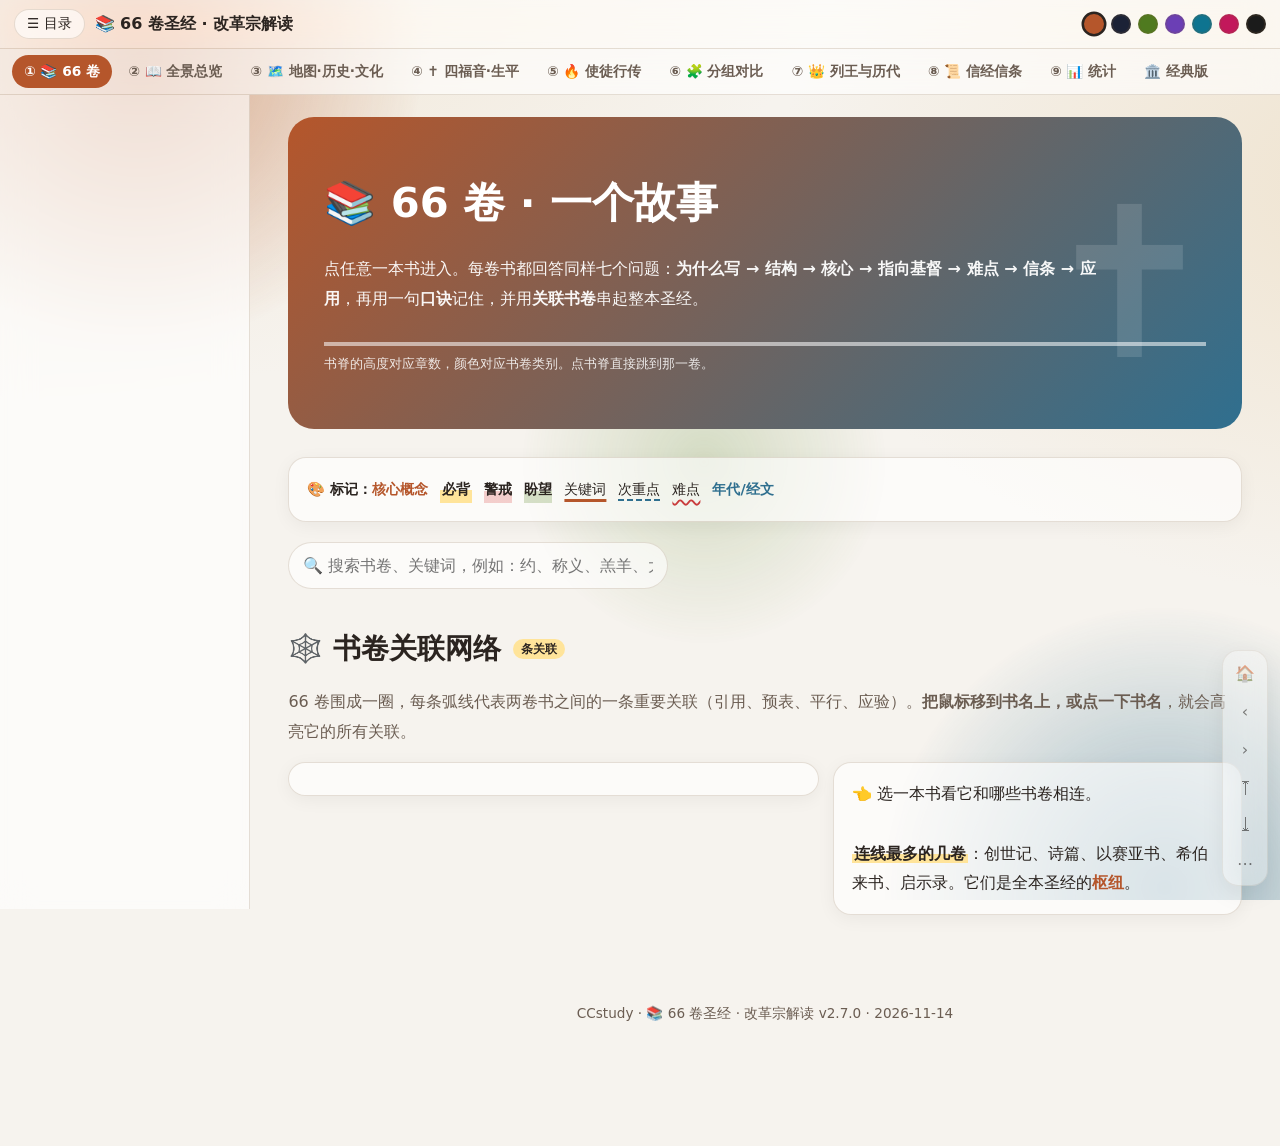
==== docs/index.html @ 22d5b2fc "feat: v2.7.0 — 地图·历史·文化页（七张主题概念图、会幕情景图、文化常识）；实时地图 9 种底图可选 Co-Authored-By: Claude Opus 5.5 <noreply@a" ====
<!doctype html>
<html lang="zh-CN" data-theme="dawn">
<head>
<meta charset="utf-8"><meta name="viewport" content="width=device-width,initial-scale=1">
<title>📚 66 卷圣经 · 改革宗解读 · CCstudy</title>
<link rel="stylesheet" href="assets/style.css">
</head>
<body>
<div class="sky" aria-hidden="true"><i></i><i></i><i></i></div>
<div id="prog"></div>
<header class="top">
  <button class="btn" id="tocBtn" aria-label="目录">☰ 目录</button>
  <h1>📚 66 卷圣经 · 改革宗解读</h1>
  <div class="themes" title="切换主题"><span class="sw" data-t="dawn" style="background:#b5562b" title="晨曦"></span><span class="sw" data-t="night" style="background:#1b2236" title="夜读"></span><span class="sw" data-t="olive" style="background:#4f7a1f" title="橄榄"></span><span class="sw" data-t="royal" style="background:#6b3fb5" title="君王紫"></span><span class="sw" data-t="ocean" style="background:#0e7490" title="海洋"></span><span class="sw" data-t="sakura" style="background:#c2185b" title="樱花"></span><span class="sw" data-t="ink" style="background:#1b1b1b" title="水墨"></span></div>
</header>
<div class="wrap">
<nav class="toc" id="toc"></nav>
<main>
<div class="hero reveal"><h2>📚 66 卷 · 一个故事</h2>
<p>点任意一本书进入。每卷书都回答同样七个问题：<b>为什么写 → 结构 → 核心 → 指向基督 → 难点 → 信条 → 应用</b>，再用一句<b>口诀</b>记住，并用<b>关联书卷</b>串起整本圣经。</p>
<div class="shelf" id="shelf"></div>
<p style="font-size:.8rem;opacity:.85;margin-top:6px">书脊的高度对应章数，颜色对应书卷类别。点书脊直接跳到那一卷。</p></div>

<div class="card reveal legend"><b>🎨 标记：</b><span class="k">核心概念</span><span class="m">必背</span><span class="hl-r">警戒</span><span class="hl-g">盼望</span><span class="u1">关键词</span><span class="u2">次重点</span><span class="u3">难点</span><span class="d">年代/经文</span></div>
<div class="gbar reveal" id="gbar"></div>
<div class="filters">
<input class="search" id="q" placeholder="🔍 搜索书卷、关键词，例如：约、称义、羔羊、大卫">
<div class="tabs" id="chips"></div>
</div>
<div id="cards" class="grid"></div>
<div id="list"></div>

<section id="network" class="reveal">
<h2>🕸️ 书卷关联网络 <span class="tag"><span id="netCount"></span> 条关联</span></h2>
<p style="color:var(--sub)">66 卷围成一圈，每条弧线代表两卷书之间的一条重要关联（引用、预表、平行、应验）。<b>把鼠标移到书名上，或点一下书名</b>，就会高亮它的所有关联。</p>
<div class="grid" style="grid-template-columns:minmax(0,1.3fr) minmax(0,1fr);align-items:start" id="netgrid">
<div class="card" id="net"></div>
<div class="card" id="netInfo">👈 选一本书看它和哪些书卷相连。<br><br><span class="m">连线最多的几卷</span>：创世记、诗篇、以赛亚书、希伯来书、启示录。它们是全本圣经的<span class="k">枢纽</span>。</div>
</div>
</section>

<footer>CCstudy · 📚 66 卷圣经 · 改革宗解读 v2.7.0 · 2026-11-14</footer>
</main></div>
<div class="fab"><button class="btn" id="upBtn" title="回到顶部">↑</button></div>
<script src="assets/books-ot.js"></script>
<script src="assets/books-nt.js"></script>
<script src="assets/books-extra.js"></script>
<script src="assets/books-rel.js"></script>
<script src="assets/books-app.js"></script>
<script src="assets/lenis.min.js"></script>
<script src="assets/app.js"></script>
</body></html>
---- docs/assets/style.css ----
/* ===== CCstudy · 主题系统 ===== */
:root,[data-theme="dawn"]{--bg:#f6f3ee;--bg2:#efe3cf;--card:rgba(255,255,255,.62);--line:rgba(120,90,50,.18);--ink:#2b2420;--sub:#6b5d52;--acc:#b5562b;--acc2:#2f6f8f;--acc3:#5f8a2e;--hl:#ffe49a;--red:#c93c3c}
[data-theme="night"]{--bg:#0f121a;--bg2:#1b2236;--card:rgba(30,36,52,.62);--line:rgba(160,180,255,.15);--ink:#e8ebf5;--sub:#9aa3bd;--acc:#f0a35e;--acc2:#6cb6ff;--acc3:#8fd18b;--hl:#5c4b17;--red:#ff7b7b}
[data-theme="olive"]{--bg:#eef2e8;--bg2:#d9e6c6;--card:rgba(255,255,255,.6);--line:rgba(60,90,40,.18);--ink:#1f2a1a;--sub:#5a6a50;--acc:#4f7a1f;--acc2:#8a5a2b;--acc3:#2d6e6e;--hl:#e1f0a8;--red:#b8442f}
[data-theme="royal"]{--bg:#f3f0fa;--bg2:#e2d6f7;--card:rgba(255,255,255,.6);--line:rgba(90,60,150,.18);--ink:#231a3a;--sub:#5f5480;--acc:#6b3fb5;--acc2:#b0306a;--acc3:#a87a08;--hl:#f0e1ff;--red:#c0392b}
*{box-sizing:border-box;margin:0;padding:0}
html{scroll-behavior:smooth}
body{font-family:"PingFang SC","Noto Sans SC","Microsoft YaHei",system-ui,sans-serif;background:radial-gradient(1200px 700px at 0% -10%,var(--bg2),transparent 70%),radial-gradient(900px 600px at 110% 20%,var(--bg2),transparent 70%),var(--bg);background-attachment:fixed;color:var(--ink);line-height:1.85;transition:background-color .5s,color .5s;overflow-x:hidden}
a{color:var(--acc2)}
#prog{position:fixed;top:0;left:0;height:3px;background:linear-gradient(90deg,var(--acc),var(--acc2));z-index:60;width:0}
.top{position:sticky;top:0;z-index:50;display:flex;align-items:center;gap:10px;padding:9px 14px;background:var(--card);backdrop-filter:blur(16px) saturate(160%);-webkit-backdrop-filter:blur(16px) saturate(160%);border-bottom:1px solid var(--line)}
.top h1{font-size:1rem;flex:1;min-width:0;white-space:nowrap;overflow:hidden;text-overflow:ellipsis}
.btn{border:1px solid var(--line);background:var(--card);color:var(--ink);border-radius:999px;padding:5px 12px;cursor:pointer;font-size:.85rem;transition:transform .2s,background .2s;font-family:inherit}
.btn:hover{transform:translateY(-2px)}
.btn.on{background:var(--acc);color:#fff}
.themes{display:flex;gap:7px;flex:none}
.sw{width:20px;height:20px;border-radius:50%;border:2px solid var(--line);cursor:pointer;transition:transform .2s}
.sw:hover,.sw.on{transform:scale(1.25);border-color:var(--ink)}
.wrap{display:flex}
nav.toc{position:sticky;top:48px;height:calc(100vh - 48px);width:250px;flex:none;overflow:auto;padding:14px;border-right:1px solid var(--line);background:var(--card);backdrop-filter:blur(16px);-webkit-backdrop-filter:blur(16px);transition:margin .35s ease}
body.toc-off nav.toc{margin-left:-250px}
nav.toc a{display:block;padding:4px 10px;border-radius:8px;text-decoration:none;color:var(--sub);font-size:.88rem;transition:background .2s}
nav.toc a:hover,nav.toc a.on{background:var(--hl);color:var(--ink)}
nav.toc .grp{margin:12px 0 4px;font-weight:800;color:var(--acc);font-size:.78rem;letter-spacing:.12em}
main{flex:1;min-width:0;padding:22px clamp(14px,3vw,44px) 90px;max-width:1300px;margin:0 auto}
@media(max-width:860px){nav.toc{position:fixed;left:0;z-index:45;box-shadow:4px 0 30px rgba(0,0,0,.25);margin-left:-270px}body.toc-on nav.toc{margin-left:0}.top h1{font-size:.9rem}}
section{margin:0 0 46px;scroll-margin-top:64px}
h2{font-size:clamp(1.3rem,2.4vw,1.75rem);margin-bottom:12px;display:flex;align-items:center;gap:10px;flex-wrap:wrap}
h3{font-size:1.08rem;margin:16px 0 6px;color:var(--acc2)}
p{margin:6px 0}
ul,ol{padding-left:1.3em}
.card{background:var(--card);backdrop-filter:blur(14px) saturate(150%);-webkit-backdrop-filter:blur(14px) saturate(150%);border:1px solid var(--line);border-radius:18px;padding:16px 18px;margin:10px 0;box-shadow:0 8px 30px rgba(0,0,0,.05);transition:transform .25s,box-shadow .25s}
.card:hover{transform:translateY(-3px);box-shadow:0 14px 40px rgba(0,0,0,.09)}
.grid{display:grid;gap:14px;grid-template-columns:repeat(auto-fit,minmax(min(240px,100%),1fr))}
.hero{padding:clamp(26px,5vw,48px) clamp(18px,4vw,36px);border-radius:26px;background:linear-gradient(135deg,var(--acc),var(--acc2));color:#fff;margin-bottom:28px;position:relative;overflow:hidden}
.hero h2{font-size:clamp(1.6rem,4.4vw,2.6rem)}
.hero p{opacity:.95;max-width:780px}
.hero::after{content:"✝";position:absolute;right:24px;bottom:-50px;font-size:210px;opacity:.13;animation:float 6s ease-in-out infinite;pointer-events:none}
@keyframes float{50%{transform:translateY(-16px)}}
@keyframes pop{from{transform:scale(.6);opacity:0}}
.reveal{opacity:0;transform:translateY(22px);transition:opacity .7s,transform .7s cubic-bezier(.2,.7,.2,1)}
.reveal.in{opacity:1;transform:none}
/* ===== 笔记标记系统 ===== */
.k{font-weight:800;color:var(--acc)}
.m{background:linear-gradient(transparent 52%,var(--hl) 52%);font-weight:700;padding:0 2px}
.u1{text-decoration:underline 2.5px var(--acc);text-underline-offset:5px}
.u2{text-decoration:underline dashed 2px var(--acc2);text-underline-offset:5px}
.u3{text-decoration:underline wavy 1.5px var(--red);text-underline-offset:5px}
.d{color:var(--acc2);font-weight:800;font-variant-numeric:tabular-nums}
.tag{display:inline-block;font-size:.74rem;padding:0 8px;border-radius:999px;background:var(--hl);margin:0 2px;font-weight:700;line-height:1.7}
.box{border-left:5px solid var(--acc);padding:10px 14px;border-radius:12px;margin:10px 0;background:var(--card)}
.box.key::before{content:"🔑 核心　";font-weight:800;color:var(--acc)}
.box.hard{border-color:var(--red)}.box.hard::before{content:"⚠️ 难点　";font-weight:800;color:var(--red)}
.box.mem{border-color:var(--acc3)}.box.mem::before{content:"🧠 口诀　";font-weight:800;color:var(--acc3)}
.box.cf{border-color:var(--acc2)}.box.cf::before{content:"📜 信条　";font-weight:800;color:var(--acc2)}
.box.app{border-color:#d4a017}.box.app::before{content:"🌱 应用　";font-weight:800;color:#b8860b}
.legend{font-size:.9rem}.legend span{display:inline-block;margin:2px 12px 2px 0}
.tbl{overflow-x:auto;border-radius:14px;border:1px solid var(--line);margin:10px 0;-webkit-overflow-scrolling:touch}
table{border-collapse:collapse;width:100%;min-width:600px;font-size:.9rem}
th{background:var(--acc);color:#fff;padding:8px 10px;text-align:left;white-space:nowrap}
td{padding:8px 10px;border-top:1px solid var(--line);vertical-align:top}
tr:nth-child(even) td{background:rgba(127,127,127,.06)}
.tl{position:relative;padding-left:30px}
.tl::before{content:"";position:absolute;left:10px;top:4px;bottom:4px;width:3px;border-radius:3px;background:linear-gradient(var(--acc),var(--acc2),var(--acc3))}
.ev{position:relative;margin:8px 0;padding:8px 12px;border-radius:12px;background:var(--card);border:1px solid var(--line)}
.ev::before{content:"";position:absolute;left:-26px;top:15px;width:13px;height:13px;border-radius:50%;background:var(--bg);border:3px solid var(--acc)}
.ev .d{display:inline-block;min-width:96px}
.kings{display:grid;grid-template-columns:repeat(auto-fill,minmax(122px,1fr));gap:6px;margin:8px 0}
.kg{padding:5px 8px;border-radius:10px;font-size:.82rem;border:1px solid var(--line);line-height:1.45;animation:pop .5s both}
.kg b{display:block;font-size:.92rem}
.kg.g{background:rgba(80,170,90,.2)}.kg.b{background:rgba(214,69,69,.16)}.kg.n{background:rgba(200,160,40,.18)}
details.book{background:var(--card);border:1px solid var(--line);border-radius:16px;margin:10px 0;padding:12px 16px;backdrop-filter:blur(12px)}
details.book summary{cursor:pointer;font-weight:800;font-size:1.05rem;list-style:none;display:flex;gap:8px;align-items:center;flex-wrap:wrap}
details.book summary::-webkit-details-marker{display:none}
details.book summary::after{content:"▾";margin-left:auto;transition:transform .3s}
details.book[open] summary::after{transform:rotate(180deg)}
.creed{font-family:"Songti SC","Noto Serif SC","STSong",serif;font-size:1.1rem;line-height:2.25}
.creed p{margin:4px 0}
.slot{border:2px dashed var(--line);border-radius:14px;padding:16px;color:var(--sub);text-align:center}
.svgbox{overflow-x:auto}
.svgbox svg{display:block;width:100%;height:auto;min-width:560px}
svg text{fill:var(--ink);font-family:inherit}
.tabs{display:flex;gap:6px;flex-wrap:wrap;margin:8px 0}
.pane{display:none}.pane.on{display:block;animation:pop .35s}
.fab{position:fixed;right:16px;bottom:16px;z-index:50;display:flex;flex-direction:column;gap:8px}
.fab .btn{width:42px;height:42px;padding:0;font-size:1.1rem;box-shadow:0 6px 20px rgba(0,0,0,.15)}
.mindmap{display:flex;flex-wrap:wrap;gap:10px;justify-content:center}
.mindmap .n{padding:8px 14px;border-radius:14px;color:#fff;font-weight:700;box-shadow:0 6px 18px rgba(0,0,0,.12)}
.hide-ans .ans{filter:blur(6px);cursor:pointer;transition:filter .3s}
.hide-ans .ans:hover{filter:none}
#realMap{z-index:1}
footer{text-align:center;color:var(--sub);font-size:.85rem;padding:30px 10px}
.btn{white-space:nowrap;text-decoration:none}
@media(max-width:600px){.top{gap:6px;padding:8px 10px}.top h1{display:none}.top .themes{margin-left:auto;gap:5px}.top .btn{padding:4px 9px;font-size:.8rem}.sw{width:18px;height:18px}
.gbar div{font-size:0!important}.gbar div::after{content:attr(data-n);font-size:.75rem}}
@media(max-width:600px){.top a.btn[href="classic.html"]{display:none}}

/* ===== v2.1 · 顺滑性能层 ===== */
/* 1. 更多主题 */
[data-theme="ocean"]{--bg:#eef6fa;--bg2:#cfe8f3;--card:rgba(255,255,255,.72);--line:rgba(20,90,130,.16);--ink:#0f2a3a;--sub:#4b6878;--acc:#0e7490;--acc2:#2563eb;--acc3:#0d9488;--hl:#c7f0ff;--red:#d1495b}
[data-theme="sakura"]{--bg:#fdf3f5;--bg2:#f8d9e2;--card:rgba(255,255,255,.72);--line:rgba(160,60,90,.15);--ink:#3a1f28;--sub:#7a5763;--acc:#c2185b;--acc2:#7b4fbf;--acc3:#2e8b57;--hl:#ffe0ea;--red:#d32f2f}
[data-theme="ink"]{--bg:#f4f1ea;--bg2:#e6dfd0;--card:rgba(255,255,255,.75);--line:rgba(0,0,0,.14);--ink:#1b1b1b;--sub:#5c5650;--acc:#a1251b;--acc2:#1f3a5f;--acc3:#4a6b3a;--hl:#f3e3a3;--red:#a1251b}
/* 2. 去掉逐卡毛玻璃（最大卡顿来源），只留顶栏/目录 */
.card,details.book,details.ld,.box,.ev{backdrop-filter:none!important;-webkit-backdrop-filter:none!important}
.card{background:color-mix(in srgb,var(--card) 100%,var(--bg) 0%);box-shadow:0 4px 18px rgba(0,0,0,.05);transition:transform .35s cubic-bezier(.2,.8,.2,1),box-shadow .35s}
@media(hover:hover){.card:hover{transform:translateY(-3px);box-shadow:0 14px 34px rgba(0,0,0,.09)}}
@media(hover:none){.card:hover,.btn:hover{transform:none}}
body{background:var(--bg);background-attachment:scroll}
/* 3. 固定背景层 + 飘动云（只动 transform，GPU 合成） */
.sky{position:fixed;inset:0;z-index:-1;overflow:hidden;pointer-events:none;background:radial-gradient(1200px 700px at 0% -10%,var(--bg2),transparent 70%),radial-gradient(900px 600px at 110% 20%,var(--bg2),transparent 70%),var(--bg);contain:strict}
.sky i{position:absolute;width:46vmax;height:46vmax;border-radius:50%;filter:blur(60px);opacity:.38;will-change:transform;animation:drift 38s ease-in-out infinite alternate}
.sky i:nth-child(1){background:var(--acc);top:-18vmax;left:-12vmax}
.sky i:nth-child(2){background:var(--acc2);bottom:-22vmax;right:-14vmax;animation-duration:46s;animation-delay:-12s}
.sky i:nth-child(3){background:var(--acc3);top:30%;left:40%;width:30vmax;height:30vmax;opacity:.22;animation-duration:54s;animation-delay:-24s}
[data-theme="night"] .sky i{opacity:.22}
@keyframes drift{0%{transform:translate3d(0,0,0) scale(1)}50%{transform:translate3d(8vw,6vh,0) scale(1.12)}100%{transform:translate3d(-6vw,10vh,0) scale(.95)}}
/* 4. 屏外内容不渲染 */
details.book:not([open]),details.ld:not([open]){content-visibility:auto}
details.book:not([open]),details.ld:not([open]){contain-intrinsic-size:auto 64px}
/* 5. 目录用 transform 收放 */
nav.toc{transition:transform .4s cubic-bezier(.2,.8,.2,1),opacity .3s;will-change:transform}
body.toc-off nav.toc{margin-left:-250px}
@media(max-width:860px){nav.toc{margin-left:0!important;transform:translateX(-105%)}body.toc-on nav.toc{transform:none}}
.reveal{transition:opacity .8s cubic-bezier(.2,.8,.2,1),transform .8s cubic-bezier(.2,.8,.2,1);will-change:auto}
html.lenis,html.lenis body{height:auto}.lenis.lenis-smooth{scroll-behavior:auto!important}
/* 主题切换淡入 */
::view-transition-old(root),::view-transition-new(root){animation-duration:.45s}
@media(prefers-reduced-motion:reduce){.sky i,.reveal,.hero::after{animation:none!important;transition:none!important}.reveal{opacity:1;transform:none}}
/* 6. 笔记标记增强 */
.hl-r{background:linear-gradient(transparent 55%,rgba(214,69,69,.25) 55%);font-weight:700}
.hl-b{background:linear-gradient(transparent 55%,rgba(47,111,143,.22) 55%);font-weight:700}
.hl-g{background:linear-gradient(transparent 55%,rgba(95,138,46,.25) 55%);font-weight:700}
.u4{text-decoration:underline double 3px var(--acc3);text-underline-offset:5px}
.pill{display:inline-block;padding:0 9px;border-radius:8px;color:#fff;background:var(--acc);font-weight:700;font-size:.85em;margin:0 2px}
.pill.b{background:var(--acc2)}.pill.g{background:var(--acc3)}.pill.r{background:var(--red)}
.num{display:inline-grid;place-items:center;width:1.6em;height:1.6em;border-radius:50%;background:var(--acc);color:#fff;font-size:.8em;font-weight:800;margin-right:6px}
/* 闪卡 */
.flash{perspective:900px;cursor:pointer;min-height:150px}
.flash .in{position:relative;width:100%;height:100%;min-height:150px;transition:transform .6s cubic-bezier(.2,.8,.2,1);transform-style:preserve-3d}
.flash.on .in{transform:rotateY(180deg)}
.flash .f,.flash .bk{position:absolute;inset:0;backface-visibility:hidden;border-radius:18px;padding:16px;display:flex;flex-direction:column;justify-content:center;align-items:center;text-align:center;border:1px solid var(--line)}
.flash .f{background:linear-gradient(135deg,var(--acc),var(--acc2));color:#fff}
.flash .bk{background:var(--card);transform:rotateY(180deg)}
.gantt text{font-size:11px}
@media(max-width:600px){.top .themes{max-width:110px;overflow-x:auto;scrollbar-width:none;padding:3px 2px}.top .themes::-webkit-scrollbar{display:none}.sw{flex:none}}
.gantt .gb:hover rect{opacity:1;stroke:var(--ink);stroke-width:1}
#cards .flash,#cards .flash .in{min-height:210px}
#cards .bk{overflow:auto;justify-content:flex-start;text-align:left}
/* 云：用径向渐变代替 filter:blur（滚动帧率 16→60） */
.sky i{filter:none!important;background:radial-gradient(circle at 50% 50%,var(--c) 0%,transparent 68%)!important;opacity:.45}
.sky i:nth-child(1){--c:var(--acc)}.sky i:nth-child(2){--c:var(--acc2)}.sky i:nth-child(3){--c:var(--acc3)}
[data-theme="night"] .sky i{opacity:.28}
/* 全站页面导航 */
.pagenav{position:sticky;top:48px;z-index:49;display:flex;gap:4px;overflow-x:auto;scrollbar-width:none;padding:6px 12px;background:var(--card);backdrop-filter:blur(14px);-webkit-backdrop-filter:blur(14px);border-bottom:1px solid var(--line)}
.pagenav::-webkit-scrollbar{display:none}
.pagenav a{flex:none;padding:4px 12px;border-radius:999px;text-decoration:none;color:var(--sub);font-size:.86rem;font-weight:600;transition:background .2s,color .2s}
.pagenav a:hover{background:var(--hl);color:var(--ink)}
.pagenav a.on{background:var(--acc);color:#fff}
nav.toc{top:86px;height:calc(100vh - 86px)}
section{scroll-margin-top:100px}
.ev.life{cursor:pointer;transition:transform .25s,box-shadow .25s}
.ev.life.on{transform:translateX(6px);box-shadow:0 6px 20px rgba(0,0,0,.12);background:var(--hl)}
.phases{display:flex;height:30px;border-radius:10px;overflow:hidden;margin:8px 0}
.phases div{display:flex;align-items:center;justify-content:center;color:#fff;font-size:.72rem;font-weight:700;white-space:nowrap;overflow:hidden;padding:0 3px}
#lifeProgWrap{height:6px;border-radius:6px;background:var(--line);overflow:hidden}#lifeProg{height:100%;background:linear-gradient(90deg,var(--acc),var(--red));transform-origin:0 0;transition:transform .6s}
.lifegrid{display:grid;grid-template-columns:minmax(0,1fr) minmax(0,1.1fr);gap:14px;align-items:start}
.lifegrid .mapcol{position:sticky;top:110px}
#lifeMap{height:min(60vh,460px);border-radius:16px;border:1px solid var(--line)}
#lifeList{max-height:70vh;overflow:auto;padding-right:4px}
@media(max-width:860px){.lifegrid{grid-template-columns:1fr}.lifegrid .mapcol{position:static}#lifeList{max-height:none}}
.ck{color:#3fa55b;font-weight:900}.no{color:var(--line)}
.bars .row{display:grid;grid-template-columns:5.5em 1fr 3.5em;gap:8px;align-items:center;margin:4px 0;font-size:.88rem}
.bars .bar{height:16px;border-radius:8px;background:linear-gradient(90deg,var(--acc),var(--acc2));transform-origin:0 0;transform:scaleX(0);transition:transform 1s cubic-bezier(.2,.8,.2,1)}
.reveal.in .bars .bar,.bars.in .bar{transform:scaleX(var(--v))}
.kp{text-align:center}.kv{font-size:clamp(1.6rem,4vw,2.4rem);font-weight:900;background:linear-gradient(135deg,var(--acc),var(--acc2));-webkit-background-clip:text;background-clip:text;color:transparent}
.chartbox .sb rect{transform-box:fill-box;transform-origin:50% 100%;transform:scaleY(0);transition:transform .7s cubic-bezier(.2,.8,.2,1) var(--d,0ms)}
.chartbox.in .sb rect{transform:scaleY(1)}
.chartbox .sb:hover rect{filter:brightness(1.15)}
#donut svg{min-width:0;max-width:300px;flex:none}
.donutwrap{display:flex;gap:18px;align-items:center;flex-wrap:wrap;justify-content:center}
.dleg{display:grid;grid-template-columns:repeat(2,minmax(0,auto));gap:6px 16px}
/* 曲线描绘动画 */
.chartbox path.draw{stroke-dasharray:2600;stroke-dashoffset:2600;transition:stroke-dashoffset 2.4s cubic-bezier(.4,.1,.2,1)}
.reveal.in .chartbox path.draw,.chartbox.in path.draw{stroke-dashoffset:0}
.pill{white-space:nowrap}
/* 触屏设备：用原生惯性滚动，云更慢更轻 */
@media(pointer:coarse){.sky i:nth-child(3){display:none}.sky i{animation-duration:70s}.top,nav.toc,.pagenav{backdrop-filter:blur(10px);-webkit-backdrop-filter:blur(10px)}}
/* ===== v2.4 · 66 卷主页 ===== */
.shelf{display:flex;align-items:flex-end;gap:2px;margin-top:18px;padding:10px 8px 0;border-bottom:4px solid rgba(255,255,255,.55);overflow-x:auto;scrollbar-width:none}
.shelf::-webkit-scrollbar{display:none}
.spine{flex:1 0 14px;min-width:14px;height:var(--h);background:linear-gradient(90deg,color-mix(in srgb,var(--c) 75%,#000),var(--c) 40%,color-mix(in srgb,var(--c) 70%,#fff));border-radius:3px 3px 0 0;display:flex;align-items:flex-end;justify-content:center;text-decoration:none;color:#fff;font-size:10px;font-weight:700;writing-mode:vertical-rl;padding-bottom:4px;transform-origin:50% 100%;animation:grow .7s cubic-bezier(.2,.8,.2,1) var(--d) both;transition:transform .2s;box-shadow:inset -1px 0 0 rgba(0,0,0,.2)}
.spine:hover{transform:translateY(-6px) scale(1.06)}
.spine span{overflow:hidden;max-height:calc(var(--h) - 6px);letter-spacing:-1px}
@keyframes grow{from{transform:scaleY(0);opacity:0}}
.filters{position:sticky;top:86px;z-index:30;padding:10px 0;background:linear-gradient(var(--bg) 72%,transparent)}
.search{width:100%;max-width:380px;padding:8px 14px;border-radius:999px;border:1px solid var(--line);background:var(--card);color:var(--ink);font:inherit;margin-bottom:8px}
details.bk{border-left:5px solid var(--c)}
details.bk summary .bno{display:inline-grid;place-items:center;width:1.9em;height:1.9em;border-radius:50%;background:var(--c);color:#fff;font-size:.8rem}
details.bk summary .bn{font-size:1.12rem}
details.bk .meta{font-size:.8rem;color:var(--sub);font-weight:500}
details.bk[open]{box-shadow:0 10px 32px rgba(0,0,0,.08)}
details.bk[open] .bkbody{animation:pop .35s}
.bk dl{display:grid;grid-template-columns:6em 1fr;gap:8px 12px;margin-top:12px}
.bk dt{font-weight:800;color:var(--c);font-size:.88rem}
.bk dd{margin:0}
@media(max-width:560px){.bk dl{grid-template-columns:1fr}.bk dt{margin-top:6px}}
.card.mini{padding:10px 14px;margin:0}.mt{font-size:.78rem;font-weight:800;color:var(--sub);letter-spacing:.06em;margin-bottom:2px}
.bk2{grid-template-columns:repeat(auto-fit,minmax(min(220px,100%),1fr));margin-top:10px}
.segs{display:flex;flex-wrap:wrap;gap:6px}
.segs span{padding:4px 10px;border-radius:10px;background:color-mix(in srgb,var(--c) calc(12% + var(--k)*6%),transparent);border:1px solid color-mix(in srgb,var(--c) 30%,transparent)}
.poswrap{position:relative;height:22px;margin:4px 0 2px}
.posbar{height:6px;border-radius:6px;background:linear-gradient(90deg,var(--acc) 0 59%,var(--acc2) 59% 100%);opacity:.35;margin-top:8px}
.posbar i{position:absolute;top:2px;width:14px;height:14px;border-radius:50%;background:var(--c);border:2px solid var(--bg);transform:translateX(-50%);box-shadow:0 0 0 3px color-mix(in srgb,var(--c) 30%,transparent)}
.poswrap small{position:absolute;top:14px;font-size:.68rem;color:var(--sub)}
.rels{display:flex;flex-wrap:wrap;gap:8px;margin-top:6px}
.relchip{display:flex;flex-direction:column;max-width:280px;padding:6px 10px;border-radius:12px;border:1px solid color-mix(in srgb,var(--c) 40%,transparent);background:color-mix(in srgb,var(--c) 10%,transparent);text-decoration:none;color:var(--ink);transition:transform .2s}
.relchip:hover{transform:translateY(-2px)}.relchip b{color:var(--c)}.relchip small{color:var(--sub);font-size:.78rem;line-height:1.4}
.bknav{display:flex;justify-content:space-between;margin-top:14px}
.flashhi{animation:hi 1.4s}@keyframes hi{0%{box-shadow:0 0 0 0 var(--c)}30%{box-shadow:0 0 0 6px color-mix(in srgb,var(--c) 50%,transparent)}100%{box-shadow:none}}
#net svg{width:100%;height:auto;display:block}
#net .e{fill:none;stroke-width:1.2;opacity:.35;transition:opacity .25s,stroke-width .25s}
#net.focus .e{opacity:.06}#net.focus .e.on{opacity:.95;stroke-width:2.6}
#net .n{cursor:pointer}#net .n text{transition:font-weight .2s}
#net.focus .n{opacity:.35}#net.focus .n.on{opacity:1}#net .n.on text{font-weight:800}
@media(max-width:860px){#netgrid{grid-template-columns:1fr!important}}
[hidden]{display:none!important}
/* 跨页过渡与预渲染 */
@view-transition{navigation:auto}
::view-transition-old(root){animation:vt-out .25s ease both}::view-transition-new(root){animation:vt-in .35s ease both}
@keyframes vt-out{to{opacity:0;transform:translateY(-8px)}}@keyframes vt-in{from{opacity:0;transform:translateY(10px)}}
.hph{margin:14px 0 6px;padding:4px 12px;border-radius:10px;background:var(--acc);color:#fff;font-weight:800;display:inline-block}
.hrow{display:grid;grid-template-columns:2.2em 1fr;gap:8px;padding:8px 0;border-bottom:1px dashed var(--line)}
.hn{display:grid;place-items:center;width:1.9em;height:1.9em;border-radius:50%;background:var(--hl);font-size:.78rem;font-weight:800}
.gds{display:flex;flex-wrap:wrap;gap:6px;margin-top:4px}
.gd{display:inline-flex;gap:4px;align-items:center;padding:1px 8px;border-radius:999px;background:color-mix(in srgb,var(--c) 14%,transparent);border:1px solid color-mix(in srgb,var(--c) 45%,transparent);font-size:.8rem}
.gd b{color:var(--c)}.gd.off{opacity:.3;border-style:dashed;--c:#999}
.gbar>a{display:flex;align-items:center;justify-content:center;color:#fff;font-size:.78rem;font-weight:700;white-space:nowrap;overflow:hidden;text-decoration:none;transition:filter .2s}
.gbar>a:hover{filter:brightness(1.15)}
@media(max-width:600px){.gbar>a{font-size:0!important}.gbar>a::after{content:attr(data-n);font-size:.75rem}}
.filters{position:static!important;background:none!important}
details.bk{content-visibility:visible!important}
/* v2.5 分布条：手机也显示文字 */
@media(max-width:700px){.gbar{flex-wrap:wrap;height:auto!important;gap:3px;border-radius:12px;overflow:visible}
.gbar>a,.gbar>div{flex:1 1 calc(33% - 3px)!important;height:30px;border-radius:8px;font-size:.74rem!important}
.gbar>a::after,.gbar>div::after{content:none!important}}
/* v2.5 逐卷卡片：紧凑精致 */
.bk dl{grid-template-columns:7.2em 1fr;gap:0;margin-top:8px;border-top:1px solid var(--line)}
.bk dt,.bk dd{padding:9px 0;border-bottom:1px solid var(--line)}
.bk dt{display:flex;align-items:flex-start;gap:4px;font-size:.86rem;padding-right:8px}
.bk dd{line-height:1.75}
@media(max-width:560px){.bk dl{grid-template-columns:1fr}.bk dt{border-bottom:none;padding-bottom:0}}
.kvs{display:flex;flex-wrap:wrap;gap:6px}
.kvi{display:inline-flex;align-items:baseline;gap:6px;padding:2px 10px;border-radius:10px;background:color-mix(in srgb,var(--c) 10%,transparent);border:1px solid color-mix(in srgb,var(--c) 28%,transparent)}
.kvi em{font-style:normal;font-size:.86rem;color:var(--ink)}
.kvi em::before{content:"（"}.kvi em::after{content:"）"}
.kcs{display:flex;flex-wrap:wrap;gap:6px}
.kc{display:inline-flex;gap:6px;align-items:center;padding:3px 10px 3px 3px;border-radius:999px;background:var(--card);border:1px solid var(--line);font-size:.86rem}
.kc b{display:inline-grid;place-items:center;min-width:2.4em;height:1.7em;padding:0 6px;border-radius:999px;background:var(--c);color:#fff;font-size:.78rem}
/* 地图 */
.mapcard{padding:10px 12px}
.concept{display:block;width:100%;height:auto;background:linear-gradient(160deg,color-mix(in srgb,var(--bg2) 70%,transparent),transparent);border-radius:12px}
.concept .cpt{cursor:default}.concept .cpt:hover circle{r:8}
.realmap{height:min(58vh,440px);border-radius:14px;border:1px solid var(--line);margin-top:8px}
.realmap.nomap{height:auto;min-height:80px}
.mapbadge{background:var(--card);backdrop-filter:blur(8px);padding:3px 10px;border-radius:999px;font-size:12px;cursor:pointer;border:1px solid var(--line);color:var(--ink)}
#map.reveal{content-visibility:visible}
/* 悬浮导航 */
.fnav{position:fixed;right:12px;bottom:14px;z-index:60;display:flex;flex-direction:column;gap:4px;padding:5px;border-radius:16px;background:var(--card);backdrop-filter:blur(12px);-webkit-backdrop-filter:blur(12px);border:1px solid var(--line);box-shadow:0 8px 24px rgba(0,0,0,.12);opacity:.55;transition:opacity .3s,transform .3s}
.fnav:hover,.fnav:focus-within{opacity:1}
.fnav.dim{opacity:.25}
.fnav button{width:34px;height:34px;border:none;border-radius:10px;background:transparent;color:var(--ink);font-size:16px;cursor:pointer;transition:background .2s,transform .2s;font-family:inherit}
.fnav button:hover{background:var(--hl);transform:scale(1.08)}
.fnav.min button:not(.fold){display:none}
.fnav.min{opacity:.6}
/* v2.6 书脊：简称、横排不溢出 */
.shelf{gap:3px;padding:10px 6px 0}
.spine{flex:1 0 18px;min-width:18px;writing-mode:horizontal-tb;align-items:flex-end;padding:0 0 6px;font-size:11px;line-height:1.05}
.spine span{writing-mode:vertical-rl;text-orientation:upright;letter-spacing:0;max-height:none;overflow:visible;white-space:nowrap}
@media(max-width:600px){.spine{flex:0 0 18px}}
.poswrap{height:12px;margin:2px 0 6px}
.posbar{margin-top:4px}
@media(max-width:600px){.phases{flex-wrap:wrap;height:auto;gap:3px}.phases div{flex:1 1 calc(33% - 3px)!important;height:24px;border-radius:6px}}
.mapbadge{display:flex;align-items:center;gap:4px;padding:3px 6px}
.mapbadge select{border:none;background:transparent;color:var(--ink);font:inherit;font-size:12px;cursor:pointer;max-width:150px}
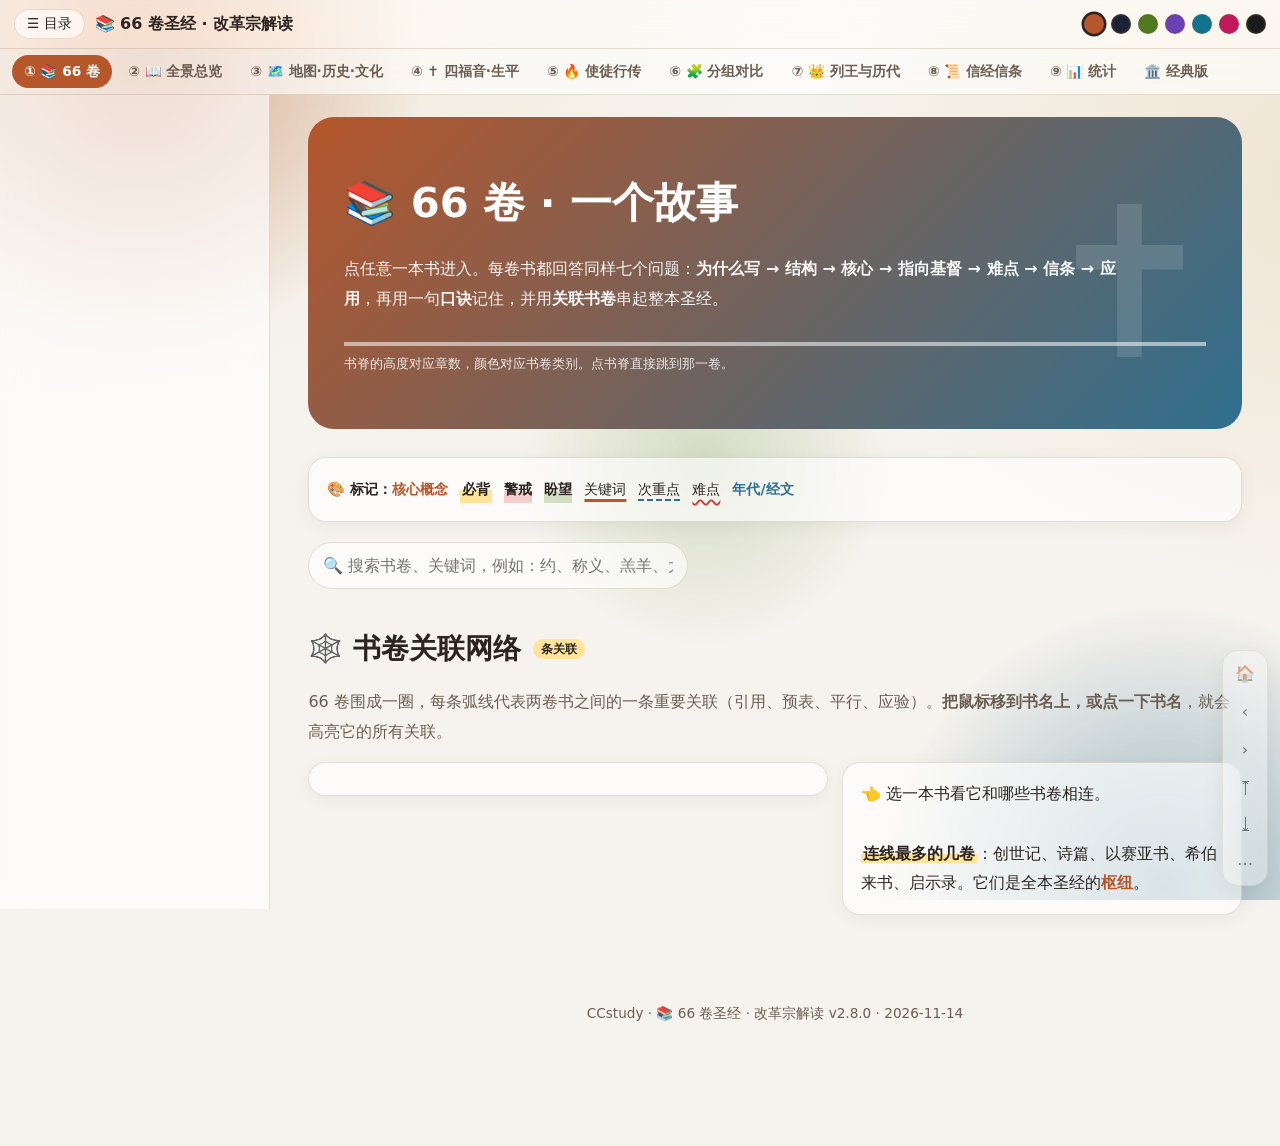
==== commit 2b88027b: "feat: v2.8.0 — 三级可折叠、可拖宽目录；滚动时暂停背景动画；修复手机目录溢出 Co-Authored-By: Claude Opus 5.5 <noreply@anthropic.com" ====
--- a/docs/index.html
+++ b/docs/index.html
@@ -39,7 +39,7 @@
 </div>
 </section>
 
-<footer>CCstudy · 📚 66 卷圣经 · 改革宗解读 v2.7.0 · 2026-11-14</footer>
+<footer>CCstudy · 📚 66 卷圣经 · 改革宗解读 v2.8.0 · 2026-11-14</footer>
 </main></div>
 <div class="fab"><button class="btn" id="upBtn" title="回到顶部">↑</button></div>
 <script src="assets/books-ot.js"></script>
--- a/docs/assets/style.css
+++ b/docs/assets/style.css
@@ -282,3 +282,38 @@
 @media(max-width:600px){.phases{flex-wrap:wrap;height:auto;gap:3px}.phases div{flex:1 1 calc(33% - 3px)!important;height:24px;border-radius:6px}}
 .mapbadge{display:flex;align-items:center;gap:4px;padding:3px 6px}
 .mapbadge select{border:none;background:transparent;color:var(--ink);font:inherit;font-size:12px;cursor:pointer;max-width:150px}
+/* ===== v2.8 多级目录 ===== */
+:root{--tocw:270px}
+nav.toc{width:var(--tocw);padding:0 0 20px;position:sticky}
+body.toc-off nav.toc{margin-left:calc(-1 * var(--tocw))}
+@media(max-width:860px){nav.toc{width:min(86vw,var(--tocw))}}
+.tocbar{position:sticky;top:0;z-index:2;display:flex;align-items:center;gap:6px;padding:10px 12px;background:var(--card);backdrop-filter:blur(10px);-webkit-backdrop-filter:blur(10px);border-bottom:1px solid var(--line)}
+.tocbar b{flex:1;font-size:.9rem}
+.tocx{border:1px solid var(--line);background:transparent;color:var(--ink);border-radius:8px;width:28px;height:26px;cursor:pointer;font-size:14px}
+.tocbody{padding:8px 10px}
+nav.toc details{margin:0}
+nav.toc summary{list-style:none;cursor:pointer;display:flex;align-items:center;gap:6px}
+nav.toc summary::-webkit-details-marker{display:none}
+nav.toc summary::before{content:"▸";font-size:.7rem;color:var(--sub);transition:transform .2s;flex:none;width:.8em}
+nav.toc details[open]>summary::before{transform:rotate(90deg)}
+.t1{margin-top:6px!important}
+.t1>summary{padding:6px 6px;border-radius:10px;font-weight:800;color:var(--acc);font-size:.84rem;letter-spacing:.04em}
+.t1>summary:hover{background:var(--hl)}
+.tn{display:inline-grid;place-items:center;min-width:1.6em;height:1.6em;border-radius:50%;background:var(--acc);color:#fff;font-size:.72rem}
+nav.toc a{white-space:normal;line-height:1.45}
+.t2a,.t2>summary>a{display:block;padding:4px 8px 4px 10px;margin-left:12px;border-left:2px solid var(--line);border-radius:0 8px 8px 0;font-size:.86rem;color:var(--ink)!important;text-decoration:none}
+.t2>summary{margin-left:0}.t2>summary>a{flex:1;margin-left:0}
+.t2>summary::before{margin-left:4px}
+.t3{display:block!important;padding:3px 8px 3px 14px!important;margin-left:30px;border-left:2px dotted var(--line);font-size:.8rem!important;color:var(--sub)!important}
+nav.toc a.on{background:var(--hl);border-left-color:var(--acc)!important;color:var(--ink)!important;font-weight:700}
+.tocgrip{position:absolute;top:0;right:0;width:9px;height:100%;cursor:col-resize;z-index:3}
+.tocgrip::after{content:"";position:absolute;top:50%;left:3px;width:3px;height:44px;margin-top:-22px;border-radius:3px;background:var(--line);transition:background .2s}
+.tocgrip:hover::after,body.tocdrag .tocgrip::after{background:var(--acc)}
+body.tocdrag{cursor:col-resize;user-select:none}
+body.tocdrag nav.toc{transition:none}
+@media(max-width:860px){.tocgrip{display:none}}
+/* 滚动时暂停背景动画，减轻合成压力 */
+html.scrolling .sky i{animation-play-state:paused}
+@media(max-width:860px){nav.toc{position:fixed!important;left:0;top:86px;height:calc(100vh - 86px);z-index:45}}
+@media(max-width:600px){.phases div{font-size:.7rem!important;padding:0 2px;flex:1 1 calc(33% - 3px)!important;width:auto}}
+@media(max-width:860px){nav.toc{background:color-mix(in srgb,var(--bg) 94%,transparent)}}
